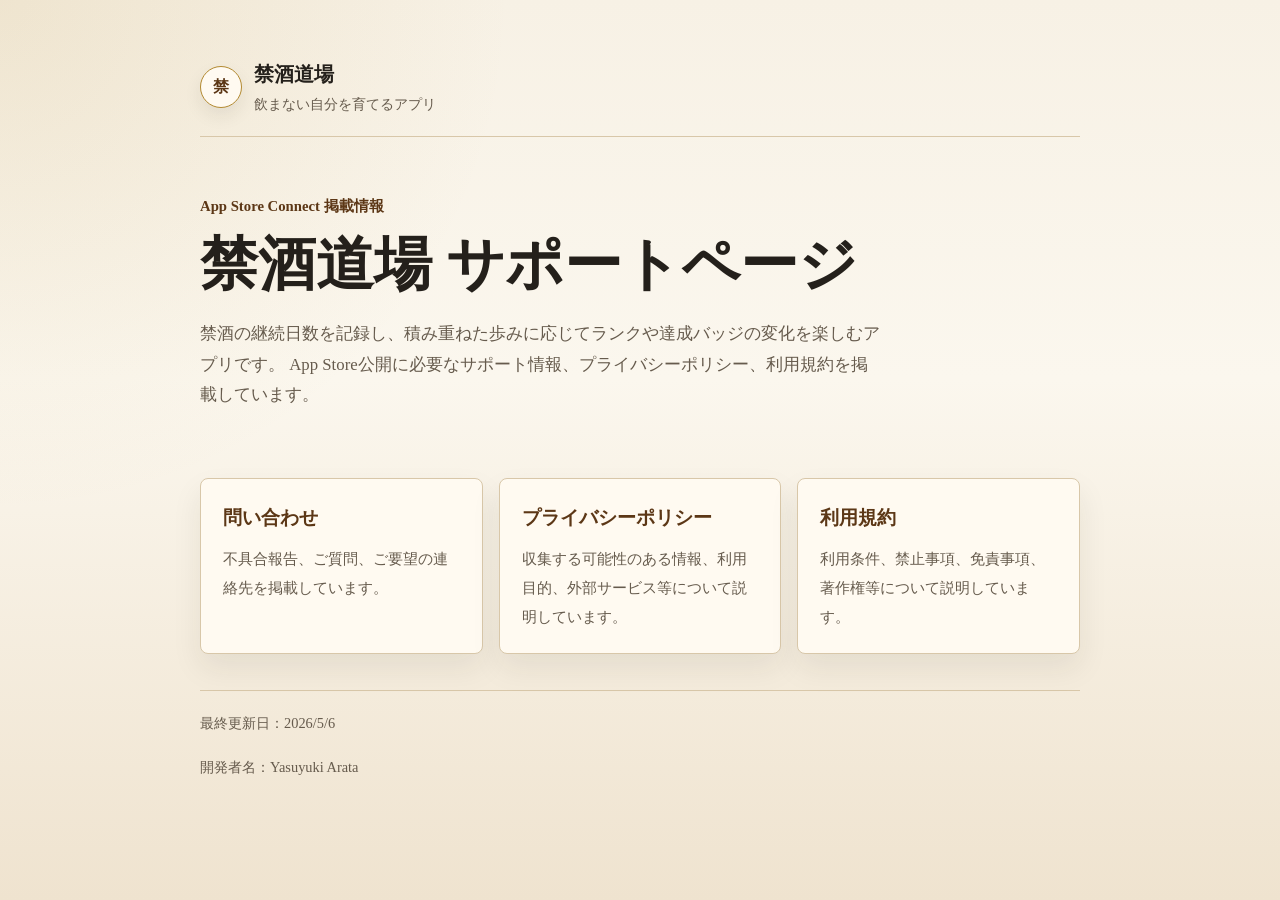
==== index.html @ 759e341c "Add GitHub Pages site" ====
<!doctype html>
<html lang="ja">
  <head>
    <meta charset="UTF-8">
    <meta name="viewport" content="width=device-width, initial-scale=1.0">
    <title>禁酒道場 | サポート・規約</title>
    <meta name="description" content="禁酒道場のサポート、プライバシーポリシー、利用規約へのリンクページです。">
    <link rel="stylesheet" href="./styles.css">
  </head>
  <body>
    <div class="site-shell">
      <header class="site-header">
        <a class="brand" href="./" aria-label="禁酒道場 トップ">
          <span class="brand-mark">禁</span>
          <span class="brand-text">
            <span class="brand-name">禁酒道場</span>
            <span class="brand-subtitle">飲まない自分を育てるアプリ</span>
          </span>
        </a>
      </header>

      <main>
        <section class="hero">
          <p class="eyebrow">App Store Connect 掲載情報</p>
          <h1>禁酒道場 サポートページ</h1>
          <p class="lead">
            禁酒の継続日数を記録し、積み重ねた歩みに応じてランクや達成バッジの変化を楽しむアプリです。
            App Store公開に必要なサポート情報、プライバシーポリシー、利用規約を掲載しています。
          </p>
        </section>

        <nav class="nav-grid" aria-label="関連ページ">
          <a class="nav-card" href="./support/">
            <strong>問い合わせ</strong>
            <span>不具合報告、ご質問、ご要望の連絡先を掲載しています。</span>
          </a>
          <a class="nav-card" href="./privacy/">
            <strong>プライバシーポリシー</strong>
            <span>収集する可能性のある情報、利用目的、外部サービス等について説明しています。</span>
          </a>
          <a class="nav-card" href="./terms/">
            <strong>利用規約</strong>
            <span>利用条件、禁止事項、免責事項、著作権等について説明しています。</span>
          </a>
        </nav>
      </main>

      <footer class="site-footer">
        <p>最終更新日：2026/5/6</p>
        <p>開発者名：Yasuyuki Arata</p>
      </footer>
    </div>
  </body>
</html>
---- styles.css ----
:root {
  --paper: #f7f1e5;
  --paper-deep: #efe3cf;
  --surface: #fffaf1;
  --ink: #24201b;
  --muted: #665b4d;
  --line: #d8c7a9;
  --accent: #8a5a20;
  --accent-deep: #5c3716;
  --gold: #b38a31;
  --shadow: rgba(36, 32, 27, 0.08);
}

* {
  box-sizing: border-box;
}

html {
  color: var(--ink);
  background:
    radial-gradient(circle at top left, rgba(179, 138, 49, 0.12), transparent 32rem),
    linear-gradient(180deg, var(--paper), #fbf7ee 42%, var(--paper-deep));
  font-family: "Hiragino Mincho ProN", "Yu Mincho", "YuMincho", "Noto Serif JP", serif;
  line-height: 1.8;
}

body {
  margin: 0;
  min-height: 100vh;
}

a {
  color: var(--accent-deep);
  text-decoration-thickness: 0.08em;
  text-underline-offset: 0.22em;
}

a:hover {
  color: var(--accent);
}

.site-shell {
  width: min(100%, 920px);
  margin: 0 auto;
  padding: 28px 20px 48px;
}

.site-header {
  padding: 28px 0 18px;
  border-bottom: 1px solid var(--line);
}

.brand {
  display: inline-flex;
  align-items: center;
  gap: 12px;
  color: var(--ink);
  text-decoration: none;
}

.brand-mark {
  display: grid;
  place-items: center;
  width: 42px;
  height: 42px;
  border: 1px solid var(--gold);
  border-radius: 50%;
  background: var(--surface);
  color: var(--accent-deep);
  font-weight: 700;
  line-height: 1;
  box-shadow: 0 8px 18px var(--shadow);
}

.brand-text {
  display: grid;
  gap: 0;
}

.brand-name {
  font-size: 1.25rem;
  font-weight: 700;
  letter-spacing: 0;
}

.brand-subtitle {
  color: var(--muted);
  font-size: 0.9rem;
}

.hero {
  padding: 56px 0 34px;
}

.eyebrow {
  margin: 0 0 10px;
  color: var(--accent-deep);
  font-size: 0.92rem;
  font-weight: 700;
}

h1 {
  margin: 0;
  font-size: clamp(2rem, 7vw, 3.6rem);
  line-height: 1.25;
  letter-spacing: 0;
}

.lead {
  max-width: 680px;
  margin: 18px 0 0;
  color: var(--muted);
  font-size: 1.05rem;
}

.page {
  margin-top: 30px;
  padding: 34px;
  border: 1px solid var(--line);
  border-radius: 8px;
  background: rgba(255, 250, 241, 0.88);
  box-shadow: 0 18px 42px var(--shadow);
}

.page-header {
  margin-bottom: 28px;
  padding-bottom: 20px;
  border-bottom: 1px solid var(--line);
}

.updated {
  margin: 12px 0 0;
  color: var(--muted);
  font-size: 0.92rem;
}

.nav-grid {
  display: grid;
  grid-template-columns: repeat(3, minmax(0, 1fr));
  gap: 16px;
  margin: 34px 0 0;
}

.nav-card {
  display: block;
  min-height: 168px;
  padding: 22px;
  border: 1px solid var(--line);
  border-radius: 8px;
  background: var(--surface);
  color: var(--ink);
  text-decoration: none;
  box-shadow: 0 14px 30px var(--shadow);
}

.nav-card:hover {
  border-color: var(--gold);
  color: var(--ink);
}

.nav-card strong {
  display: block;
  margin-bottom: 10px;
  color: var(--accent-deep);
  font-size: 1.18rem;
}

.nav-card span {
  color: var(--muted);
  font-size: 0.96rem;
}

h2 {
  margin: 34px 0 12px;
  padding-left: 12px;
  border-left: 4px solid var(--gold);
  font-size: 1.28rem;
  line-height: 1.45;
  letter-spacing: 0;
}

h2:first-child {
  margin-top: 0;
}

p,
ul,
ol {
  margin: 0 0 18px;
}

ul,
ol {
  padding-left: 1.4em;
}

li + li {
  margin-top: 8px;
}

.notice {
  margin: 24px 0;
  padding: 18px 20px;
  border: 1px solid var(--line);
  border-left: 5px solid var(--accent);
  border-radius: 8px;
  background: #fffdf8;
}

.contact-box {
  margin: 22px 0;
  padding: 20px;
  border: 1px solid var(--line);
  border-radius: 8px;
  background: #fffdf8;
}

.contact-label {
  margin: 0 0 4px;
  color: var(--muted);
  font-size: 0.9rem;
}

.mail {
  margin: 0;
  font-family: ui-monospace, SFMono-Regular, Menlo, Monaco, Consolas, monospace;
  font-size: 1rem;
  overflow-wrap: anywhere;
}

.back-link {
  display: inline-block;
  margin-top: 28px;
  font-weight: 700;
}

.site-footer {
  margin-top: 36px;
  padding-top: 20px;
  border-top: 1px solid var(--line);
  color: var(--muted);
  font-size: 0.9rem;
}

@media (max-width: 720px) {
  .site-shell {
    padding: 20px 16px 36px;
  }

  .site-header {
    padding-top: 18px;
  }

  .hero {
    padding: 40px 0 24px;
  }

  .page {
    margin-top: 22px;
    padding: 24px 18px;
  }

  .nav-grid {
    grid-template-columns: 1fr;
  }

  .nav-card {
    min-height: auto;
  }
}
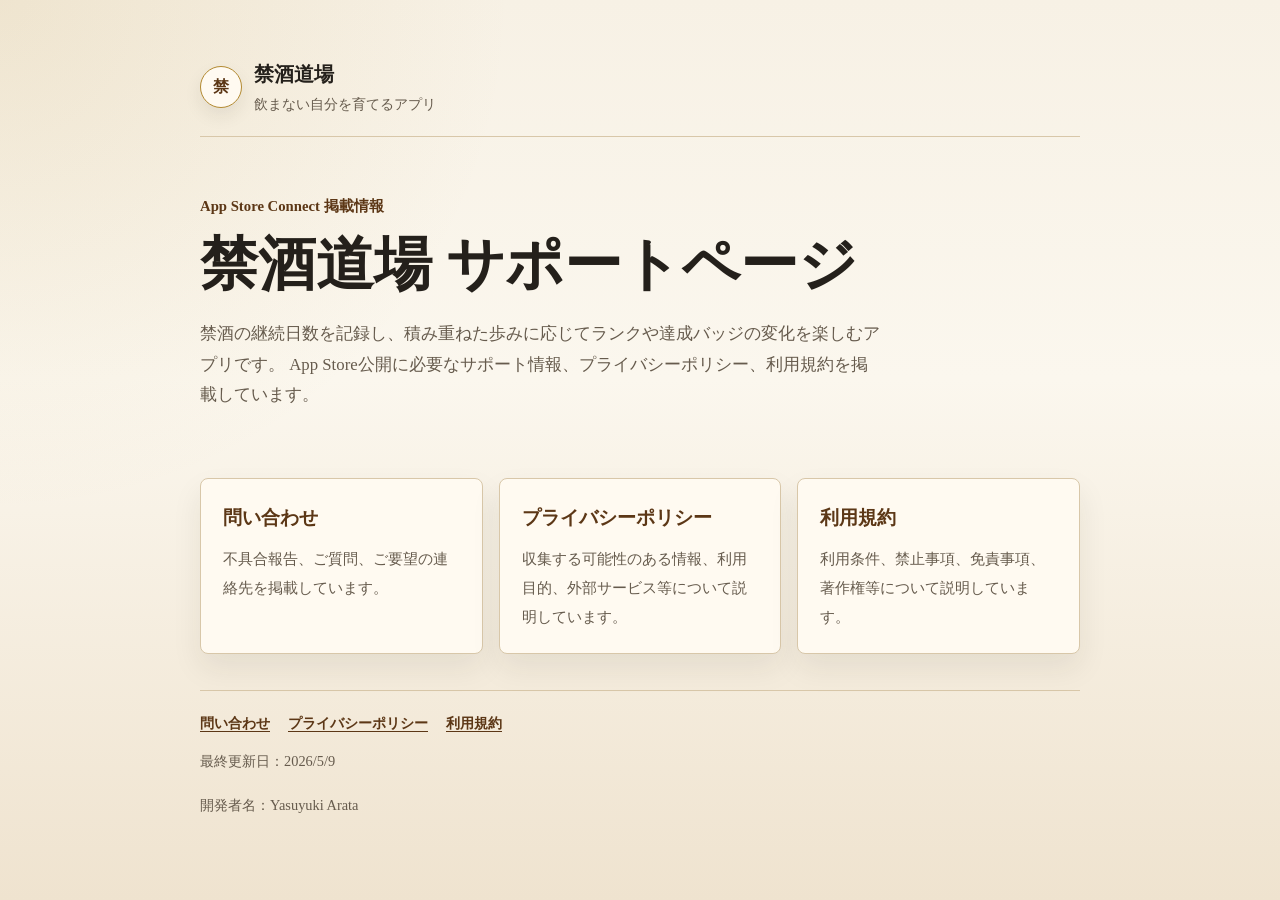
==== commit c17b658d: "Update App Store support pages" ====
--- a/index.html
+++ b/index.html
@@ -5,9 +5,12 @@
     <meta name="viewport" content="width=device-width, initial-scale=1.0">
     <title>禁酒道場 | サポート・規約</title>
     <meta name="description" content="禁酒道場のサポート、プライバシーポリシー、利用規約へのリンクページです。">
+    <link rel="canonical" href="https://ndgtlft.github.io/kinsyu-dojo-pages/">
+    <link rel="icon" href="./favicon.svg" type="image/svg+xml">
     <link rel="stylesheet" href="./styles.css">
   </head>
   <body>
+    <a class="skip-link" href="#main-content">本文へ移動</a>
     <div class="site-shell">
       <header class="site-header">
         <a class="brand" href="./" aria-label="禁酒道場 トップ">
@@ -19,10 +22,10 @@
         </a>
       </header>
 
-      <main>
+      <main id="main-content">
         <section class="hero">
           <p class="eyebrow">App Store Connect 掲載情報</p>
-          <h1>禁酒道場 サポートページ</h1>
+          <h1>禁酒道場 <span class="text-nowrap">サポートページ</span></h1>
           <p class="lead">
             禁酒の継続日数を記録し、積み重ねた歩みに応じてランクや達成バッジの変化を楽しむアプリです。
             App Store公開に必要なサポート情報、プライバシーポリシー、利用規約を掲載しています。
@@ -46,7 +49,12 @@
       </main>
 
       <footer class="site-footer">
-        <p>最終更新日：2026/5/6</p>
+        <nav class="footer-nav" aria-label="フッター">
+          <a href="./support/">問い合わせ</a>
+          <a href="./privacy/">プライバシーポリシー</a>
+          <a href="./terms/">利用規約</a>
+        </nav>
+        <p>最終更新日：2026/5/9</p>
         <p>開発者名：Yasuyuki Arata</p>
       </footer>
     </div>
--- a/styles.css
+++ b/styles.css
@@ -20,8 +20,10 @@
   background:
     radial-gradient(circle at top left, rgba(179, 138, 49, 0.12), transparent 32rem),
     linear-gradient(180deg, var(--paper), #fbf7ee 42%, var(--paper-deep));
+  color-scheme: light;
   font-family: "Hiragino Mincho ProN", "Yu Mincho", "YuMincho", "Noto Serif JP", serif;
   line-height: 1.8;
+  -webkit-text-size-adjust: 100%;
 }
 
 body {
@@ -37,6 +39,31 @@
 
 a:hover {
   color: var(--accent);
+}
+
+a:focus-visible {
+  outline: 3px solid var(--accent);
+  outline-offset: 4px;
+}
+
+.skip-link {
+  position: fixed;
+  top: 12px;
+  left: 12px;
+  z-index: 10;
+  padding: 8px 12px;
+  border-radius: 8px;
+  background: var(--accent-deep);
+  color: #fffaf1;
+  font-weight: 700;
+  text-decoration: none;
+  transform: translateY(-150%);
+  transition: transform 120ms ease-out;
+}
+
+.skip-link:focus-visible {
+  color: #fffaf1;
+  transform: translateY(0);
 }
 
 .site-shell {
@@ -113,6 +140,10 @@
   font-size: 1.05rem;
 }
 
+.text-nowrap {
+  white-space: nowrap;
+}
+
 .page {
   margin-top: 30px;
   padding: 34px;
@@ -242,6 +273,17 @@
   font-size: 0.9rem;
 }
 
+.footer-nav {
+  display: flex;
+  flex-wrap: wrap;
+  gap: 8px 18px;
+  margin-bottom: 12px;
+}
+
+.footer-nav a {
+  font-weight: 700;
+}
+
 @media (max-width: 720px) {
   .site-shell {
     padding: 20px 16px 36px;
